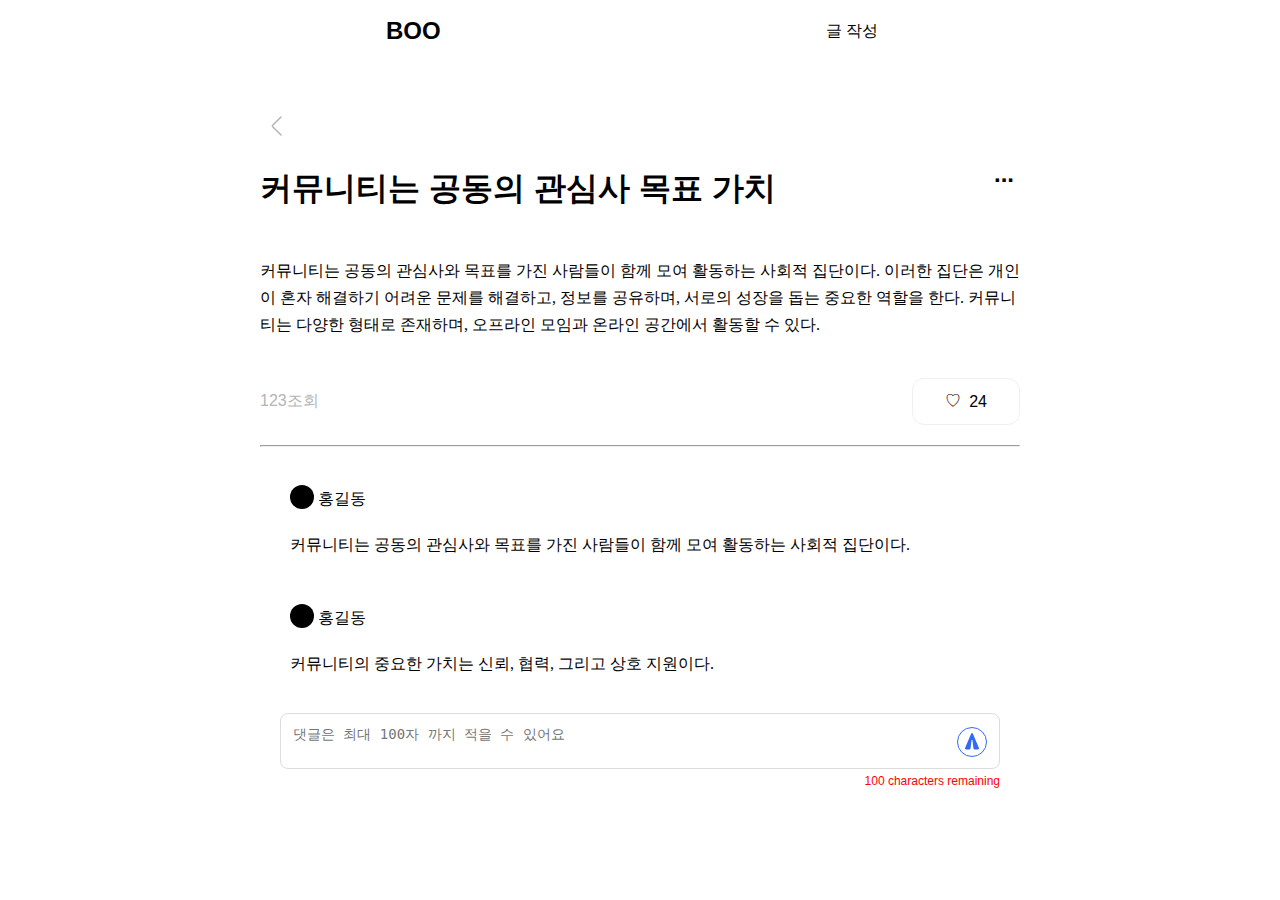
==== Detailed inquiry/Detailed inquiry.html @ 39bc2206 "Detailed inquiry" ====
<!DOCTYPE html>
<html lang="ko">
<head>
    <meta charset="UTF-8">
    <meta name="viewport" content="width=device-width, initial-scale=1.0">
    <title>커뮤니티는 공동의 관심사 목표 가치</title>
    <link rel="stylesheet" href="Detailed inquiry.css">
    <style>
        .excess {
            color: var(--input-error-placeholder-color, red);
        }
        .char-count {
            font-size: 12px;
            color: var(--input-error-placeholder-color, red);
            text-align: right;
            margin-top: 5px;
        }
    </style>
</head>
<body>
    <header class="header">
        <button class="title">BOO</button>
        <div class="right-header">
            <button class="BodySmall">글 작성</button>
            <button class="BodySmall"></button>
        </div>
    </header>
    <main class="main">
        <div class="content-box">
            <button id="home">
                <svg xmlns="http://www.w3.org/2000/svg" width="24" height="24" viewBox="0 0 24 24" fill="none">
                    <path d="M15 21L6.7071 12.7071C6.31658 12.3166 6.31658 11.6834 6.70711 11.2929L15 3" stroke="#B4B5B7" stroke-width="1.5" stroke-linecap="round"/>
                </svg>
            </button>
            <div id="bodyTop">
                <span class="page-title">커뮤니티는 공동의 관심사 목표 가치</span>
                <button id="details">...</button>
            </div>
            <article class="article">
                <p>커뮤니티는 공동의 관심사와 목표를 가진 사람들이 함께 모여 활동하는 사회적 집단이다. 이러한 집단은 개인이 혼자 해결하기 어려운 문제를 해결하고, 정보를 공유하며, 서로의 성장을 돕는 중요한 역할을 한다. 커뮤니티는 다양한 형태로 존재하며, 오프라인 모임과 온라인 공간에서 활동할 수 있다.</p>
            </article>
            <div class="interaction">
                <span class="views"><span id="view-count">123</span>조회</span>
                <button id="heart-button" class="heart">♡<span id="heart-count">24</span></button>
            </div>
            <hr />  
            <section id="comments">
                <div id="comment-list">
                    <div class="comment">
                        <svg xmlns="http://www.w3.org/2000/svg" width="24" height="24" viewBox="0 0 24 24" fill="none">
                            <circle cx="12" cy="12" r="12" fill="black"/>
                        </svg>
                        <span class="userName">홍길동</span>
                        <p>커뮤니티는 공동의 관심사와 목표를 가진 사람들이 함께 모여 활동하는 사회적 집단이다.</p>
                    </div>
                    <div class="comment">
                        <svg xmlns="http://www.w3.org/2000/svg" width="24" height="24" viewBox="0 0 24 24" fill="none">
                            <circle cx="12" cy="12" r="12" fill="black"/>
                        </svg>
                        <span class="userName">홍길동</span>
                        <p>커뮤니티의 중요한 가치는 신뢰, 협력, 그리고 상호 지원이다.</p>
                    </div>
                </div>
                <form id="comment-form" class="comment-form">
                    <div class="input-button-container">
                        <textarea id="comment-text" placeholder="댓글은 최대 100자 까지 적을 수 있어요"></textarea>
                        <button type="submit" class="comment-button">
                            <svg xmlns="http://www.w3.org/2000/svg" width="36" height="36" viewBox="0 0 36 36" fill="none">
                                <circle cx="18" cy="18" r="14.5" stroke="#3269F6"/>
                                <path d="M24.0021 25.4936C24.7151 25.4926 25.198 24.767 24.9237 24.1089L18.923 9.71418C18.5811 8.89387 17.4189 8.89387 17.077 9.71417L11.0763 24.1089C10.802 24.767 11.2849 25.4926 11.9979 25.4936L15.4533 25.4987C15.9564 25.4994 16.3818 25.1262 16.4465 24.6273L17.5041 16.468C17.5795 15.887 18.4205 15.887 18.4959 16.468L19.5535 24.6273C19.6182 25.1262 20.0436 25.4994 20.5467 25.4987L24.0021 25.4936Z" fill="#3269F6"/>
                            </svg>
                        </button>
                    </div>
                    <div id="char-count" class="char-count">100 characters remaining</div>
                </form>
            </section>
        </div>
    </main>
    <script src="Detailed inquiry.js"></script>
</body>
</html>
---- Detailed inquiry/Detailed inquiry.css ----
/* Detailed inquiry.css 파일 내용 */
:root {
    --title-color: #ffffff;
    --body-bg-color: #ffffff;
    --main-bg-color: #f4f4f4;
    --header-bg-color: #ffffff;
    --header-text-color: #333;
    --box-bg-color: #ffffff;
    --box-border-color: #EFF0F2;
    --button-bg-color: #8f9094;
    --button-hover-bg-color: #555;
    --button-text-color: #ffffff;
    --button-home: #ffffff;
    --button-home-font-color: #B4B5B7;
    --button-detail-color : #ffffff;
    --input-border-color: #ddd;
    --input-error-border-color: red;
    --input-error-placeholder-color: red;
    --heart-bg-color: #ffffff;
    --heart-bg-text-color: #000000;
    --heart-active-bg-color: #3269f6;
    --heart-active-text-color: #ffffff;
    --views-font-color :#B4B5B7;
}

body {
    margin: 0;
    font-family: Arial, sans-serif;
    background-color: var(--body-bg-color);
}

p{
    font-family: Pretendard;
    font-style: normal;
    font-weight: 500;
    line-height: 27px;
}

hr {
    border-color: #EFF0F2;
}

#home{
    background-color: var(--button-home);
    border: none;
    cursor: pointer;
    position: relative;
    bottom: 25px;
}

.title {
    font-size: 24px;
    font-weight: 600;
    background-color: var(--title-color);
    border: none;
    cursor: pointer;
}

.BodySmall {
    color: var(--black, #000);
    background-color: #ffffff;
    border: none;
    text-align: center;
    font-family: Pretendard;
    font-size: 16px;
    font-style: normal;
    font-weight: 400;
    line-height: 22px;
    cursor: pointer;
}

.header {
    display: flex;
    justify-content: space-between;
    align-items: center;
    padding: 16px 380px;
    background-color: var(--header-bg-color);
    margin-bottom: 1rem;
}

.main {
    display: flex;
    justify-content: center;
    align-items: center;
    padding: 20px;
}

.content-box {
    width: 760px;
    padding: 40px;
    background-color: var(--box-bg-color);
}

.page-title {
    text-align: left;
    font-size: 32px;
    margin-bottom: 30px;
    font-weight: 600;
}

#details{
    background-color: var(--button-detail-color);
    border: none;
    font-size: x-large;
    font-weight: 600;
    position: relative;
    bottom: 30px;
    cursor: pointer;
}

#bodyTop{
    display: flex;
    justify-content: space-between;
}

.article {
    margin-bottom: 40px;
}

.interaction {
    display: flex;
    justify-content: space-between;
    align-items: center;
    margin-bottom: 20px;
}

.views {
    font-size: 16px;
    color: var(--views-font-color);
}

.heart {
    padding: 12px 32px;
    border-radius: 12px;
    background: var(--heart-bg-color);
    border: 1px solid var(--box-border-color);
    display: inline-flex;
    justify-content: center;
    align-items: center;
    gap: 8px;
    cursor: pointer;
    font-size: 16px;
}

.heart.active {
    background-color: var(--heart-active-bg-color);
    color: var(--heart-active-text-color);
}

#comments {
    background: var(--box-bg-color);
    padding: 20px;
    border-radius: 8px;
}

#comments h2 {
    margin-top: 0;
}

circle{
    cursor: pointer;
}

.comment {
    padding: 10px;
    margin-bottom: 10px;
    border-radius: 5px;
}

.comment-form {
    display: flex;
    flex-direction: column;
}

.input-button-container {
    position: relative;
    display: flex;
    align-items: center;
}

#comment-text {
    flex: 1;
    padding: 12px;
    padding-right: 40px;
    border: 1px solid var(--input-border-color);
    border-radius: 8px;
    font-size: 14px;
    resize: none;
    box-sizing: border-box; 
    overflow: hidden; 
    min-height: 40px; 
}

.comment-button {
    position: absolute;
    right: 10px;
    background: none;
    border: none;
    cursor: pointer;
    padding: 0;
    margin-top: 5px;
}

.comment-button svg {
    width: 36px;
    height: 36px;
}

.userName {
    position: relative;
    bottom: 5px;
}

.excess {
    color: var(--input-error-placeholder-color, red);
}
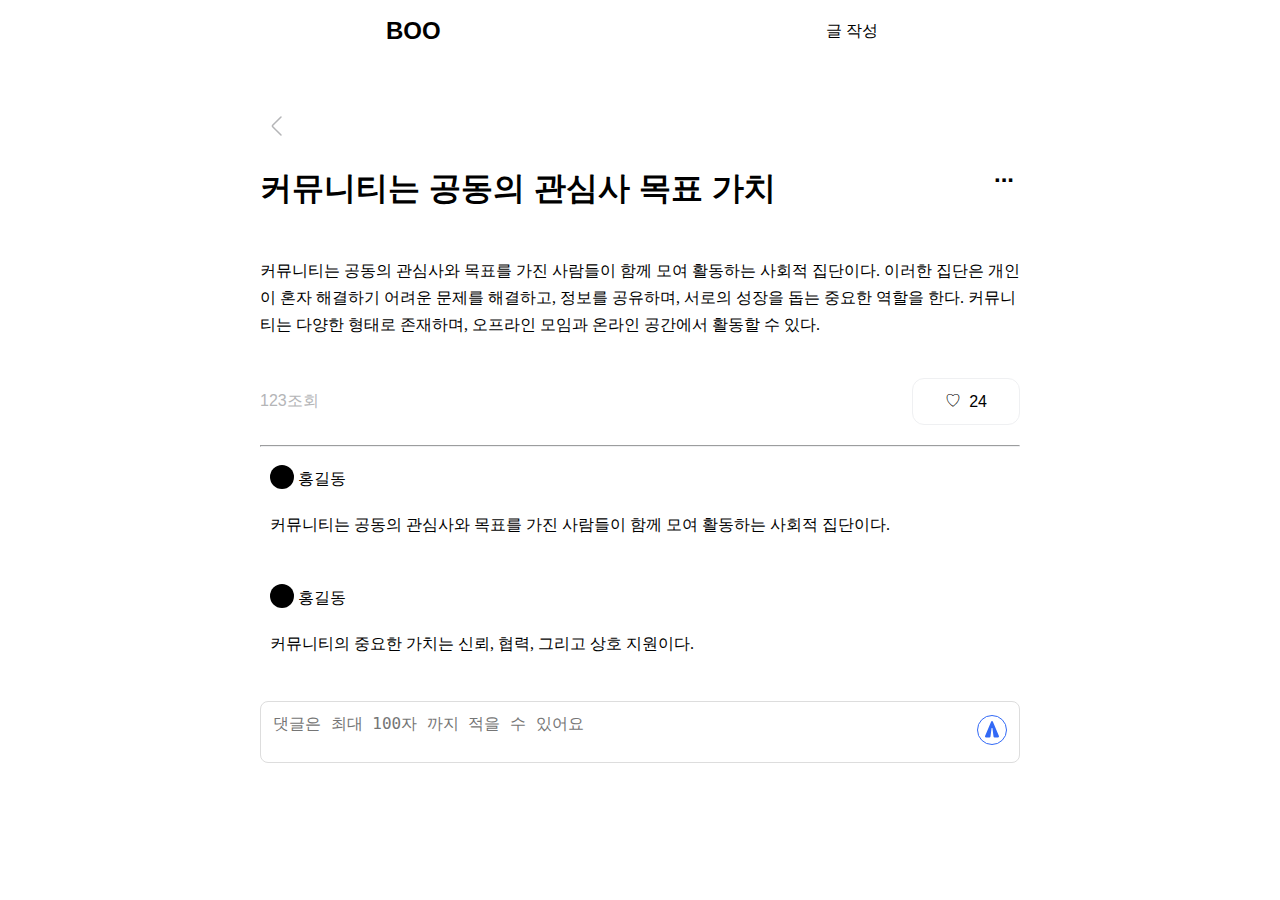
==== commit 74f9b304: "commit" ====
--- a/Detailed inquiry/Detailed inquiry.html
+++ b/Detailed inquiry/Detailed inquiry.html
@@ -5,17 +5,6 @@
     <meta name="viewport" content="width=device-width, initial-scale=1.0">
     <title>커뮤니티는 공동의 관심사 목표 가치</title>
     <link rel="stylesheet" href="Detailed inquiry.css">
-    <style>
-        .excess {
-            color: var(--input-error-placeholder-color, red);
-        }
-        .char-count {
-            font-size: 12px;
-            color: var(--input-error-placeholder-color, red);
-            text-align: right;
-            margin-top: 5px;
-        }
-    </style>
 </head>
 <body>
     <header class="header">
@@ -64,14 +53,16 @@
                 <form id="comment-form" class="comment-form">
                     <div class="input-button-container">
                         <textarea id="comment-text" placeholder="댓글은 최대 100자 까지 적을 수 있어요"></textarea>
-                        <button type="submit" class="comment-button">
-                            <svg xmlns="http://www.w3.org/2000/svg" width="36" height="36" viewBox="0 0 36 36" fill="none">
-                                <circle cx="18" cy="18" r="14.5" stroke="#3269F6"/>
-                                <path d="M24.0021 25.4936C24.7151 25.4926 25.198 24.767 24.9237 24.1089L18.923 9.71418C18.5811 8.89387 17.4189 8.89387 17.077 9.71417L11.0763 24.1089C10.802 24.767 11.2849 25.4926 11.9979 25.4936L15.4533 25.4987C15.9564 25.4994 16.3818 25.1262 16.4465 24.6273L17.5041 16.468C17.5795 15.887 18.4205 15.887 18.4959 16.468L19.5535 24.6273C19.6182 25.1262 20.0436 25.4994 20.5467 25.4987L24.0021 25.4936Z" fill="#3269F6"/>
-                            </svg>
-                        </button>
+                        <div class="comment-interface">
+                            <button type="submit" class="comment-button">
+                                <svg xmlns="http://www.w3.org/2000/svg" width="36" height="36" viewBox="0 0 36 36" fill="none">
+                                    <circle cx="18" cy="18" r="14.5" stroke="#3269F6"/>
+                                    <path d="M24.0021 25.4936C24.7151 25.4926 25.198 24.767 24.9237 24.1089L18.923 9.71418C18.5811 8.89387 17.4189 8.89387 17.077 9.71417L11.0763 24.1089C10.802 24.767 11.2849 25.4926 11.9979 25.4936L15.4533 25.4987C15.9564 25.4994 16.3818 25.1262 16.4465 24.6273L17.5041 16.468C17.5795 15.887 18.4205 15.887 18.4959 16.468L19.5535 24.6273C19.6182 25.1262 20.0436 25.4994 20.5467 25.4987L24.0021 25.4936Z" fill="#3269F6"/>
+                                </svg>
+                            </button>
+                            <span id="char-count" class="char-count">100</span>
+                        </div>
                     </div>
-                    <div id="char-count" class="char-count">100 characters remaining</div>
                 </form>
             </section>
         </div>
--- a/Detailed inquiry/Detailed inquiry.css
+++ b/Detailed inquiry/Detailed inquiry.css
@@ -1,4 +1,3 @@
-/* Detailed inquiry.css 파일 내용 */
 :root {
     --title-color: #ffffff;
     --body-bg-color: #ffffff;
@@ -12,7 +11,7 @@
     --button-text-color: #ffffff;
     --button-home: #ffffff;
     --button-home-font-color: #B4B5B7;
-    --button-detail-color : #ffffff;
+    --button-detail-color: #ffffff;
     --input-border-color: #ddd;
     --input-error-border-color: red;
     --input-error-placeholder-color: red;
@@ -20,7 +19,14 @@
     --heart-bg-text-color: #000000;
     --heart-active-bg-color: #3269f6;
     --heart-active-text-color: #ffffff;
-    --views-font-color :#B4B5B7;
+    --views-font-color: #B4B5B7;
+}
+
+@font-face {
+    font-family: 'Pretendard-Regular';
+    src: url('https://fastly.jsdelivr.net/gh/Project-Noonnu/noonfonts_2107@1.1/Pretendard-Regular.woff') format('woff');
+    font-weight: 400;
+    font-style: normal;
 }
 
 body {
@@ -29,7 +35,7 @@
     background-color: var(--body-bg-color);
 }
 
-p{
+p {
     font-family: Pretendard;
     font-style: normal;
     font-weight: 500;
@@ -40,7 +46,7 @@
     border-color: #EFF0F2;
 }
 
-#home{
+#home {
     background-color: var(--button-home);
     border: none;
     cursor: pointer;
@@ -98,7 +104,7 @@
     font-weight: 600;
 }
 
-#details{
+#details {
     background-color: var(--button-detail-color);
     border: none;
     font-size: x-large;
@@ -108,7 +114,7 @@
     cursor: pointer;
 }
 
-#bodyTop{
+#bodyTop {
     display: flex;
     justify-content: space-between;
 }
@@ -149,7 +155,6 @@
 
 #comments {
     background: var(--box-bg-color);
-    padding: 20px;
     border-radius: 8px;
 }
 
@@ -157,7 +162,7 @@
     margin-top: 0;
 }
 
-circle{
+circle {
     cursor: pointer;
 }
 
@@ -179,26 +184,29 @@
 }
 
 #comment-text {
+    margin: 8px 0;
     flex: 1;
     padding: 12px;
-    padding-right: 40px;
+    padding-right: 50px;
     border: 1px solid var(--input-border-color);
     border-radius: 8px;
-    font-size: 14px;
+    font-size: 16px;
     resize: none;
-    box-sizing: border-box; 
-    overflow: hidden; 
-    min-height: 40px; 
-}
-
-.comment-button {
+    box-sizing: border-box;
+    overflow: hidden;
+    min-height: 40px;
+}
+
+.comment-interface {
     position: absolute;
     right: 10px;
+}
+
+.comment-button {
     background: none;
     border: none;
     cursor: pointer;
     padding: 0;
-    margin-top: 5px;
 }
 
 .comment-button svg {
@@ -214,3 +222,13 @@
 .excess {
     color: var(--input-error-placeholder-color, red);
 }
+
+#char-count {
+    font-size: 12px;
+    text-align: center;
+    margin-top: 5px;
+    display: block; /* 남은 글자 수를 항상 보이도록 설정 */
+    padding-bottom: px;
+    margin-top: 0%;
+    color: blue;
+}
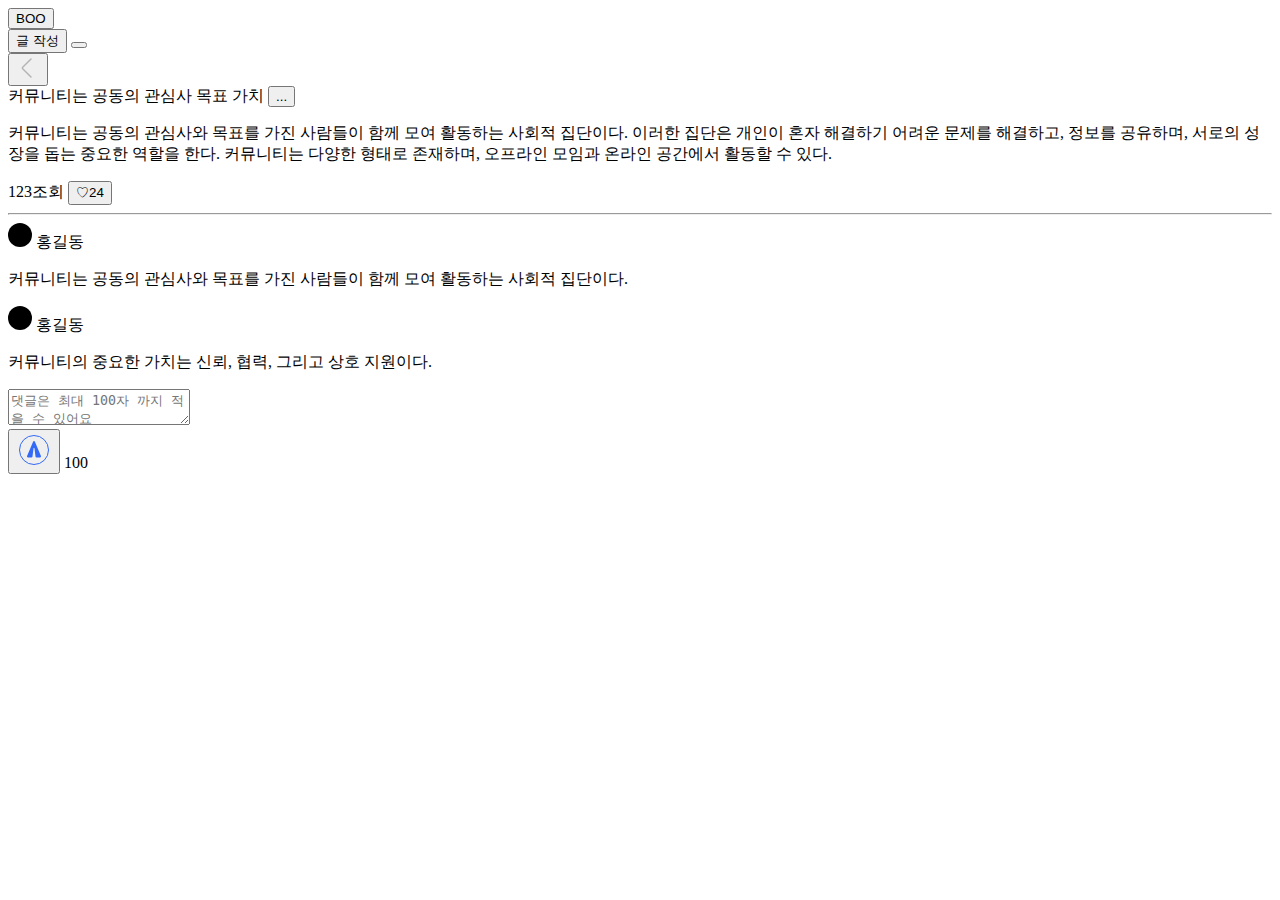
==== commit 1c065430: "commit" ====
--- a/Detailed inquiry/Detailed inquiry.html
+++ b/Detailed inquiry/Detailed inquiry.html
@@ -4,7 +4,7 @@
     <meta charset="UTF-8">
     <meta name="viewport" content="width=device-width, initial-scale=1.0">
     <title>커뮤니티는 공동의 관심사 목표 가치</title>
-    <link rel="stylesheet" href="Detailed inquiry.css">
+    <link rel="stylesheet" href="detailed inquiry.css">
 </head>
 <body>
     <header class="header">
@@ -67,6 +67,6 @@
             </section>
         </div>
     </main>
-    <script src="Detailed inquiry.js"></script>
+    <script src="detailed inquiry.js"></script>
 </body>
 </html>
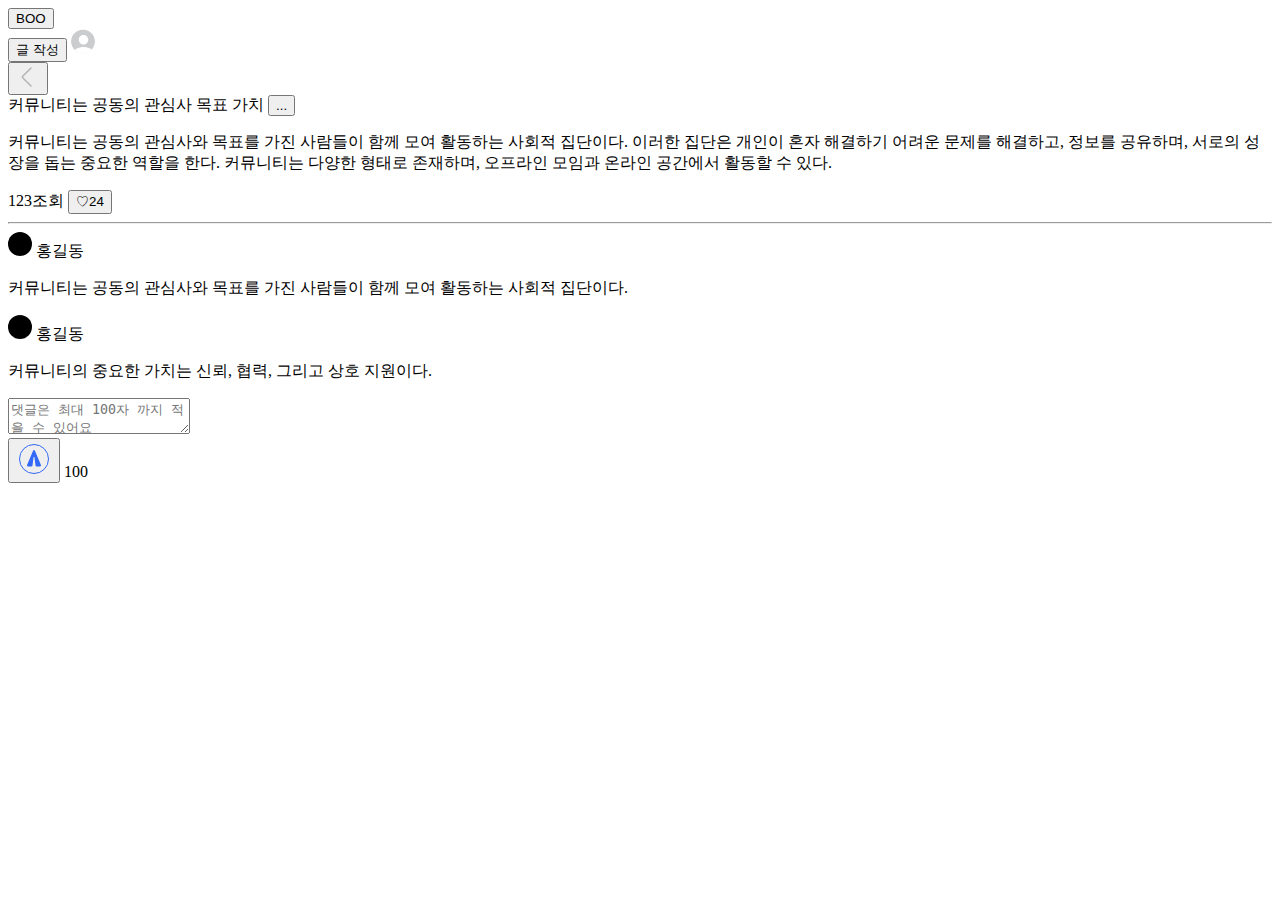
==== commit 7d7610ad: "api draft" ====
--- a/Detailed inquiry/Detailed inquiry.html
+++ b/Detailed inquiry/Detailed inquiry.html
@@ -1,24 +1,41 @@
 <!DOCTYPE html>
 <html lang="ko">
+
 <head>
     <meta charset="UTF-8">
     <meta name="viewport" content="width=device-width, initial-scale=1.0">
-    <title>커뮤니티는 공동의 관심사 목표 가치</title>
+    <title>detailed inquiry-practice</title>
     <link rel="stylesheet" href="detailed inquiry.css">
 </head>
+
 <body>
     <header class="header">
         <button class="title">BOO</button>
         <div class="right-header">
-            <button class="BodySmall">글 작성</button>
-            <button class="BodySmall"></button>
+            <button onclick="window.location = '/'" class="BodySmall" id="writing">글 작성</button>
+            <a href="#" class="BodySmall" id="myProfile">
+                <svg xmlns="http://www.w3.org/2000/svg" width="24" height="25" viewBox="0 0 24 25" fill="none">
+                    <g clip-path="url(#clip0_2202_235)">
+                        <rect y="0.5" width="24" height="24" rx="12" fill="#CBCCCE" />
+                        <path
+                            d="M12.5 15.5C15.1244 15.5 17.25 13.3744 17.25 10.75C17.25 8.12562 15.1244 6 12.5 6C9.87563 6 7.75 8.12562 7.75 10.75C7.75 13.3744 9.87563 15.5 12.5 15.5ZM12.5 17.875C9.32937 17.875 3 19.4662 3 22.625V23.8125C3 24.4656 3.53438 25 4.1875 25H20.8125C21.4656 25 22 24.4656 22 23.8125V22.625C22 19.4662 15.6706 17.875 12.5 17.875Z"
+                            fill="white" />
+                    </g>
+                    <defs>
+                        <clipPath id="clip0_2202_235">
+                            <rect y="0.5" width="24" height="24" rx="12" fill="white" />
+                        </clipPath>
+                    </defs>
+                </svg>
+            </a>
         </div>
     </header>
     <main class="main">
         <div class="content-box">
             <button id="home">
                 <svg xmlns="http://www.w3.org/2000/svg" width="24" height="24" viewBox="0 0 24 24" fill="none">
-                    <path d="M15 21L6.7071 12.7071C6.31658 12.3166 6.31658 11.6834 6.70711 11.2929L15 3" stroke="#B4B5B7" stroke-width="1.5" stroke-linecap="round"/>
+                    <path d="M15 21L6.7071 12.7071C6.31658 12.3166 6.31658 11.6834 6.70711 11.2929L15 3"
+                        stroke="#B4B5B7" stroke-width="1.5" stroke-linecap="round" />
                 </svg>
             </button>
             <div id="bodyTop">
@@ -26,25 +43,26 @@
                 <button id="details">...</button>
             </div>
             <article class="article">
-                <p>커뮤니티는 공동의 관심사와 목표를 가진 사람들이 함께 모여 활동하는 사회적 집단이다. 이러한 집단은 개인이 혼자 해결하기 어려운 문제를 해결하고, 정보를 공유하며, 서로의 성장을 돕는 중요한 역할을 한다. 커뮤니티는 다양한 형태로 존재하며, 오프라인 모임과 온라인 공간에서 활동할 수 있다.</p>
+                <p>커뮤니티는 공동의 관심사와 목표를 가진 사람들이 함께 모여 활동하는 사회적 집단이다. 이러한 집단은 개인이 혼자 해결하기 어려운 문제를 해결하고, 정보를 공유하며, 서로의 성장을
+                    돕는 중요한 역할을 한다. 커뮤니티는 다양한 형태로 존재하며, 오프라인 모임과 온라인 공간에서 활동할 수 있다.</p>
             </article>
             <div class="interaction">
                 <span class="views"><span id="view-count">123</span>조회</span>
                 <button id="heart-button" class="heart">♡<span id="heart-count">24</span></button>
             </div>
-            <hr />  
+            <hr />
             <section id="comments">
                 <div id="comment-list">
                     <div class="comment">
                         <svg xmlns="http://www.w3.org/2000/svg" width="24" height="24" viewBox="0 0 24 24" fill="none">
-                            <circle cx="12" cy="12" r="12" fill="black"/>
+                            <circle cx="12" cy="12" r="12" fill="black" />
                         </svg>
                         <span class="userName">홍길동</span>
                         <p>커뮤니티는 공동의 관심사와 목표를 가진 사람들이 함께 모여 활동하는 사회적 집단이다.</p>
                     </div>
                     <div class="comment">
                         <svg xmlns="http://www.w3.org/2000/svg" width="24" height="24" viewBox="0 0 24 24" fill="none">
-                            <circle cx="12" cy="12" r="12" fill="black"/>
+                            <circle cx="12" cy="12" r="12" fill="black" />
                         </svg>
                         <span class="userName">홍길동</span>
                         <p>커뮤니티의 중요한 가치는 신뢰, 협력, 그리고 상호 지원이다.</p>
@@ -55,9 +73,12 @@
                         <textarea id="comment-text" placeholder="댓글은 최대 100자 까지 적을 수 있어요"></textarea>
                         <div class="comment-interface">
                             <button type="submit" class="comment-button">
-                                <svg xmlns="http://www.w3.org/2000/svg" width="36" height="36" viewBox="0 0 36 36" fill="none">
-                                    <circle cx="18" cy="18" r="14.5" stroke="#3269F6"/>
-                                    <path d="M24.0021 25.4936C24.7151 25.4926 25.198 24.767 24.9237 24.1089L18.923 9.71418C18.5811 8.89387 17.4189 8.89387 17.077 9.71417L11.0763 24.1089C10.802 24.767 11.2849 25.4926 11.9979 25.4936L15.4533 25.4987C15.9564 25.4994 16.3818 25.1262 16.4465 24.6273L17.5041 16.468C17.5795 15.887 18.4205 15.887 18.4959 16.468L19.5535 24.6273C19.6182 25.1262 20.0436 25.4994 20.5467 25.4987L24.0021 25.4936Z" fill="#3269F6"/>
+                                <svg xmlns="http://www.w3.org/2000/svg" width="36" height="36" viewBox="0 0 36 36"
+                                    fill="none">
+                                    <circle cx="18" cy="18" r="14.5" stroke="#3269F6" />
+                                    <path
+                                        d="M24.0021 25.4936C24.7151 25.4926 25.198 24.767 24.9237 24.1089L18.923 9.71418C18.5811 8.89387 17.4189 8.89387 17.077 9.71417L11.0763 24.1089C10.802 24.767 11.2849 25.4926 11.9979 25.4936L15.4533 25.4987C15.9564 25.4994 16.3818 25.1262 16.4465 24.6273L17.5041 16.468C17.5795 15.887 18.4205 15.887 18.4959 16.468L19.5535 24.6273C19.6182 25.1262 20.0436 25.4994 20.5467 25.4987L24.0021 25.4936Z"
+                                        fill="#3269F6" />
                                 </svg>
                             </button>
                             <span id="char-count" class="char-count">100</span>
@@ -69,4 +90,5 @@
     </main>
     <script src="detailed inquiry.js"></script>
 </body>
-</html>
+
+</html>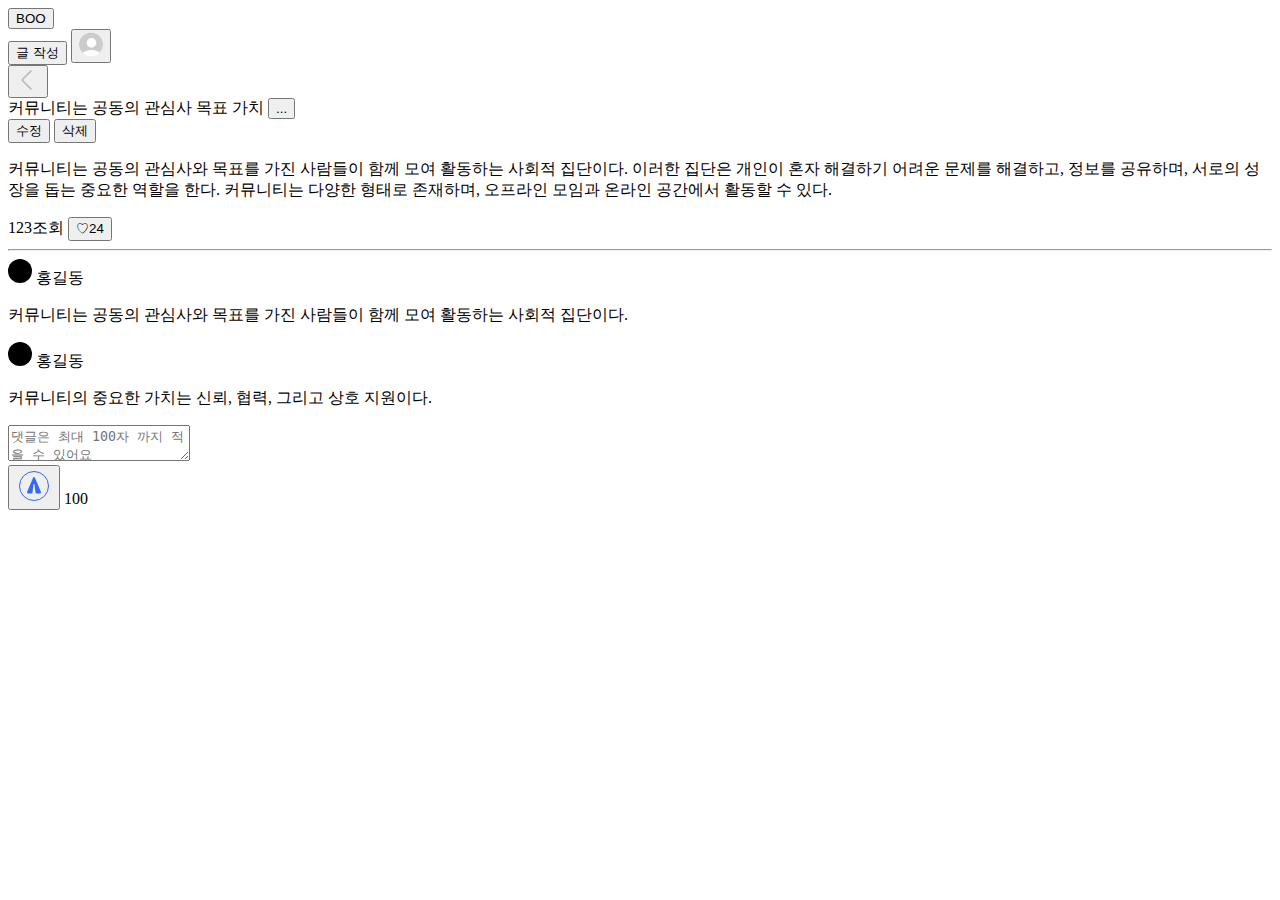
==== commit 0b17c7db: "save, edit, delete btn" ====
--- a/Detailed inquiry/Detailed inquiry.html
+++ b/Detailed inquiry/Detailed inquiry.html
@@ -4,22 +4,20 @@
 <head>
     <meta charset="UTF-8">
     <meta name="viewport" content="width=device-width, initial-scale=1.0">
-    <title>detailed inquiry-practice</title>
+    <title>detailed inquiry</title>
     <link rel="stylesheet" href="detailed inquiry.css">
 </head>
 
 <body>
     <header class="header">
-        <button class="title">BOO</button>
+        <button onclick="window.location='/'" class="title">BOO</button>
         <div class="right-header">
-            <button onclick="window.location = '/'" class="BodySmall" id="writing">글 작성</button>
-            <a href="#" class="BodySmall" id="myProfile">
+            <button onclick="window.location = '/styles/writing'" class="BodySmall" id="writing">글 작성</button>
+            <button onclick="window.location='/profile'" class="BodySmall" id="myProfile">
                 <svg xmlns="http://www.w3.org/2000/svg" width="24" height="25" viewBox="0 0 24 25" fill="none">
                     <g clip-path="url(#clip0_2202_235)">
                         <rect y="0.5" width="24" height="24" rx="12" fill="#CBCCCE" />
-                        <path
-                            d="M12.5 15.5C15.1244 15.5 17.25 13.3744 17.25 10.75C17.25 8.12562 15.1244 6 12.5 6C9.87563 6 7.75 8.12562 7.75 10.75C7.75 13.3744 9.87563 15.5 12.5 15.5ZM12.5 17.875C9.32937 17.875 3 19.4662 3 22.625V23.8125C3 24.4656 3.53438 25 4.1875 25H20.8125C21.4656 25 22 24.4656 22 23.8125V22.625C22 19.4662 15.6706 17.875 12.5 17.875Z"
-                            fill="white" />
+                        <path d="M12.5 15.5C15.1244 15.5 17.25 13.3744 17.25 10.75C17.25 8.12562 15.1244 6 12.5 6C9.87563 6 7.75 8.12562 7.75 10.75C7.75 13.3744 9.87563 15.5 12.5 15.5ZM12.5 17.875C9.32937 17.875 3 19.4662 3 22.625V23.8125C3 24.4656 3.53438 25 4.1875 25H20.8125C21.4656 25 22 24.4656 22 23.8125V22.625C22 19.4662 15.6706 17.875 12.5 17.875Z" fill="white" />
                     </g>
                     <defs>
                         <clipPath id="clip0_2202_235">
@@ -27,22 +25,26 @@
                         </clipPath>
                     </defs>
                 </svg>
-            </a>
+            </button>
         </div>
     </header>
     <main class="main">
         <div class="content-box">
-            <button id="home">
+            <button id="prvBtn">
                 <svg xmlns="http://www.w3.org/2000/svg" width="24" height="24" viewBox="0 0 24 24" fill="none">
                     <path d="M15 21L6.7071 12.7071C6.31658 12.3166 6.31658 11.6834 6.70711 11.2929L15 3"
                         stroke="#B4B5B7" stroke-width="1.5" stroke-linecap="round" />
                 </svg>
             </button>
             <div id="bodyTop">
-                <span class="page-title">커뮤니티는 공동의 관심사 목표 가치</span>
+                <span class="page-title" contenteditable="false">커뮤니티는 공동의 관심사 목표 가치</span>
                 <button id="details">...</button>
+                <div id="dropdown" class="dropdown-content">
+                    <button id="editBtn">수정</button>
+                    <button id="deleteBtn">삭제</button>
+                </div>
             </div>
-            <article class="article">
+            <article class="article" contenteditable="false">
                 <p>커뮤니티는 공동의 관심사와 목표를 가진 사람들이 함께 모여 활동하는 사회적 집단이다. 이러한 집단은 개인이 혼자 해결하기 어려운 문제를 해결하고, 정보를 공유하며, 서로의 성장을
                     돕는 중요한 역할을 한다. 커뮤니티는 다양한 형태로 존재하며, 오프라인 모임과 온라인 공간에서 활동할 수 있다.</p>
             </article>
@@ -50,7 +52,7 @@
                 <span class="views"><span id="view-count">123</span>조회</span>
                 <button id="heart-button" class="heart">♡<span id="heart-count">24</span></button>
             </div>
-            <hr />
+            <hr>
             <section id="comments">
                 <div id="comment-list">
                     <div class="comment">
@@ -73,12 +75,9 @@
                         <textarea id="comment-text" placeholder="댓글은 최대 100자 까지 적을 수 있어요"></textarea>
                         <div class="comment-interface">
                             <button type="submit" class="comment-button">
-                                <svg xmlns="http://www.w3.org/2000/svg" width="36" height="36" viewBox="0 0 36 36"
-                                    fill="none">
+                                <svg xmlns="http://www.w3.org/2000/svg" width="36" height="36" viewBox="0 0 36 36" fill="none">
                                     <circle cx="18" cy="18" r="14.5" stroke="#3269F6" />
-                                    <path
-                                        d="M24.0021 25.4936C24.7151 25.4926 25.198 24.767 24.9237 24.1089L18.923 9.71418C18.5811 8.89387 17.4189 8.89387 17.077 9.71417L11.0763 24.1089C10.802 24.767 11.2849 25.4926 11.9979 25.4936L15.4533 25.4987C15.9564 25.4994 16.3818 25.1262 16.4465 24.6273L17.5041 16.468C17.5795 15.887 18.4205 15.887 18.4959 16.468L19.5535 24.6273C19.6182 25.1262 20.0436 25.4994 20.5467 25.4987L24.0021 25.4936Z"
-                                        fill="#3269F6" />
+                                    <path d="M24.0021 25.4936C24.7151 25.4926 25.198 24.767 24.9237 24.1089L18.923 9.71418C18.5811 8.89387 17.4189 8.89387 17.077 9.71417L11.0763 24.1089C10.802 24.767 11.2849 25.4926 11.9979 25.4936L15.4533 25.4987C15.9564 25.4994 16.3818 25.1262 16.4465 24.6273L17.5041 16.468C17.5795 15.887 18.4205 15.887 18.4959 16.468L19.5535 24.6273C19.6182 25.1262 20.0436 25.4994 20.5467 25.4987L24.0021 25.4936Z" fill="#3269F6" />
                                 </svg>
                             </button>
                             <span id="char-count" class="char-count">100</span>
@@ -91,4 +90,4 @@
     <script src="detailed inquiry.js"></script>
 </body>
 
-</html>+</html>
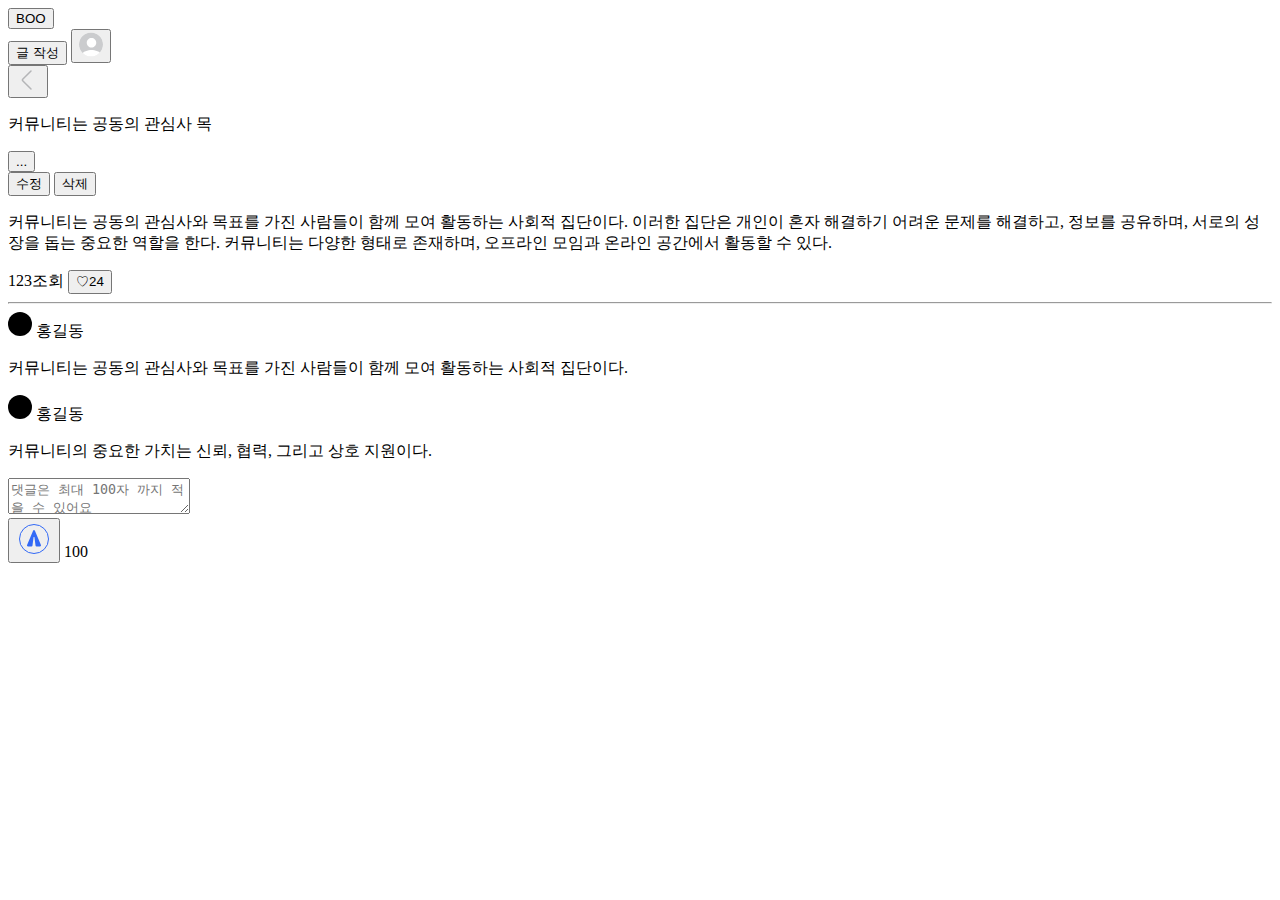
==== commit 55e562c0: "article, title 글자 수 제한, border" ====
--- a/Detailed inquiry/Detailed inquiry.html
+++ b/Detailed inquiry/Detailed inquiry.html
@@ -37,7 +37,7 @@
                 </svg>
             </button>
             <div id="bodyTop">
-                <span class="page-title" contenteditable="false">커뮤니티는 공동의 관심사 목표 가치</span>
+                <p class="page-title" contenteditable="false">커뮤니티는 공동의 관심사 목</p>
                 <button id="details">...</button>
                 <div id="dropdown" class="dropdown-content">
                     <button id="editBtn">수정</button>
@@ -90,4 +90,4 @@
     <script src="detailed inquiry.js"></script>
 </body>
 
-</html>
+</html>